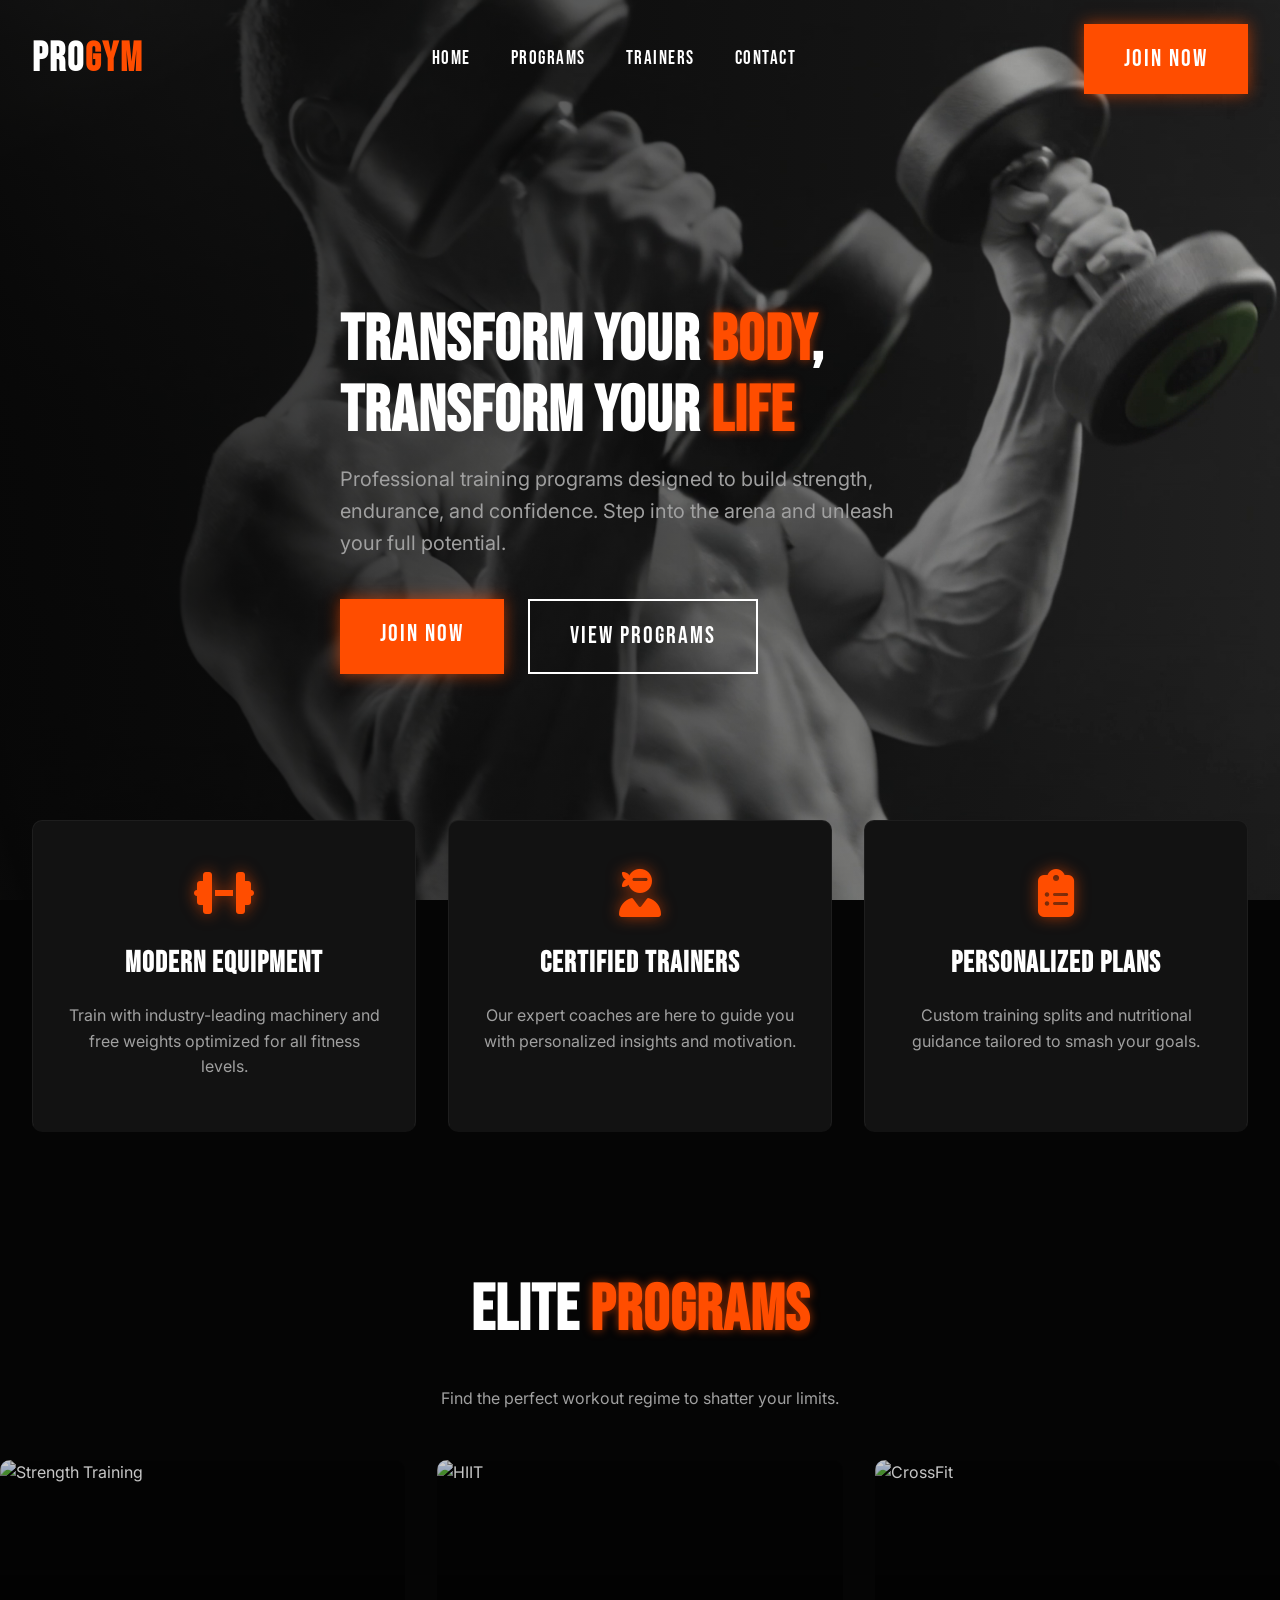
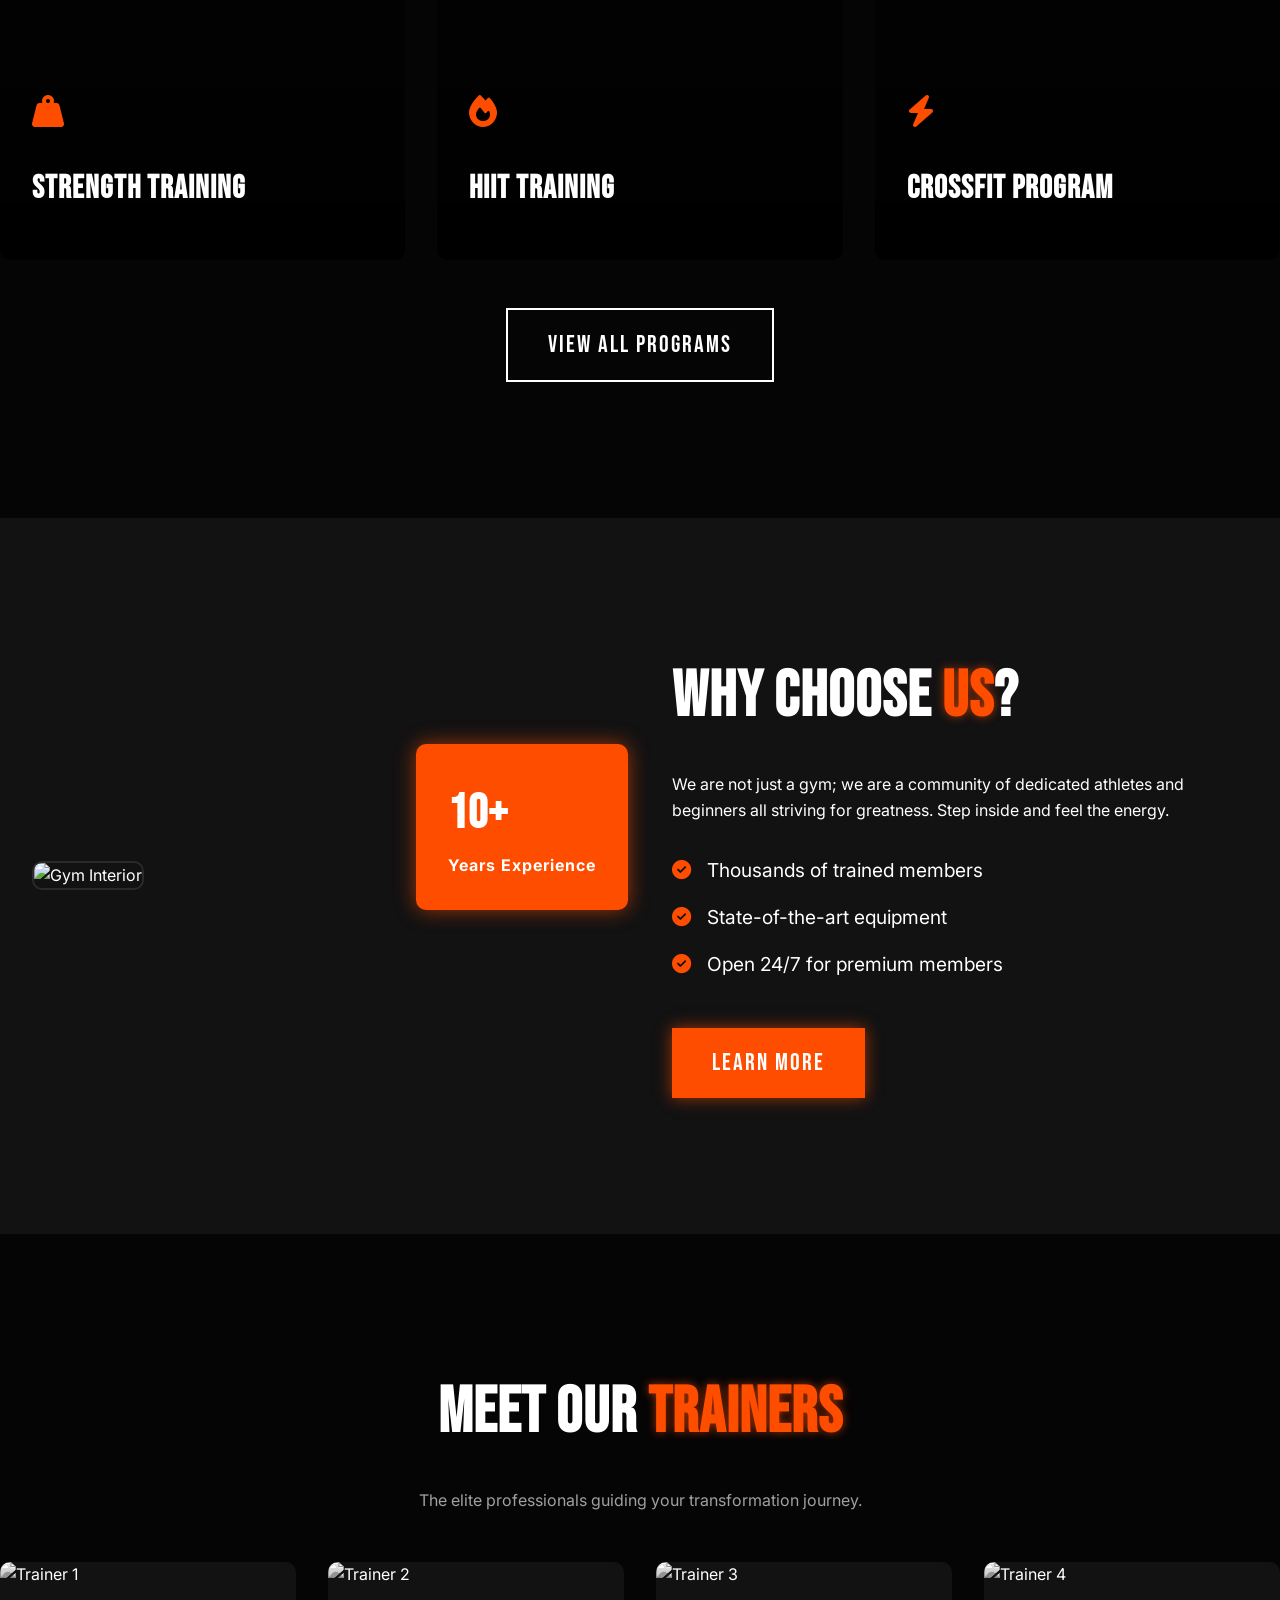
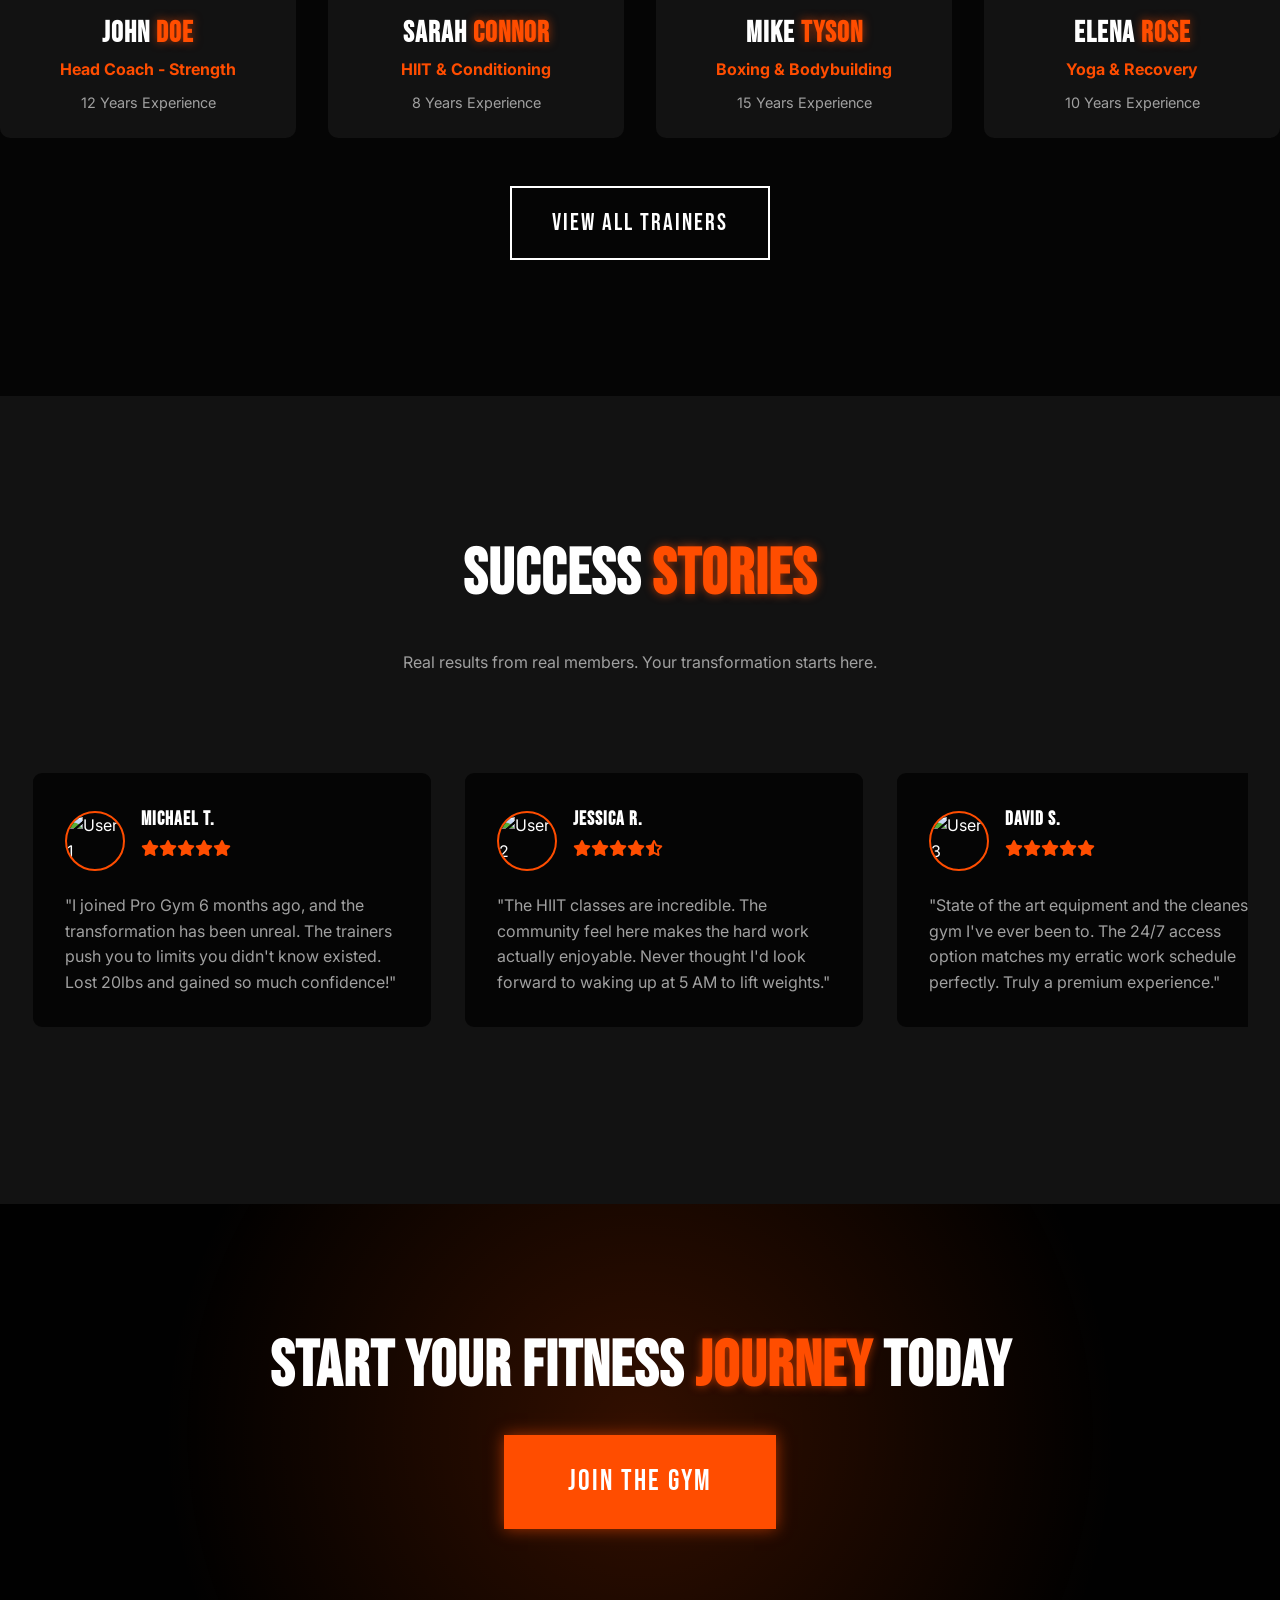
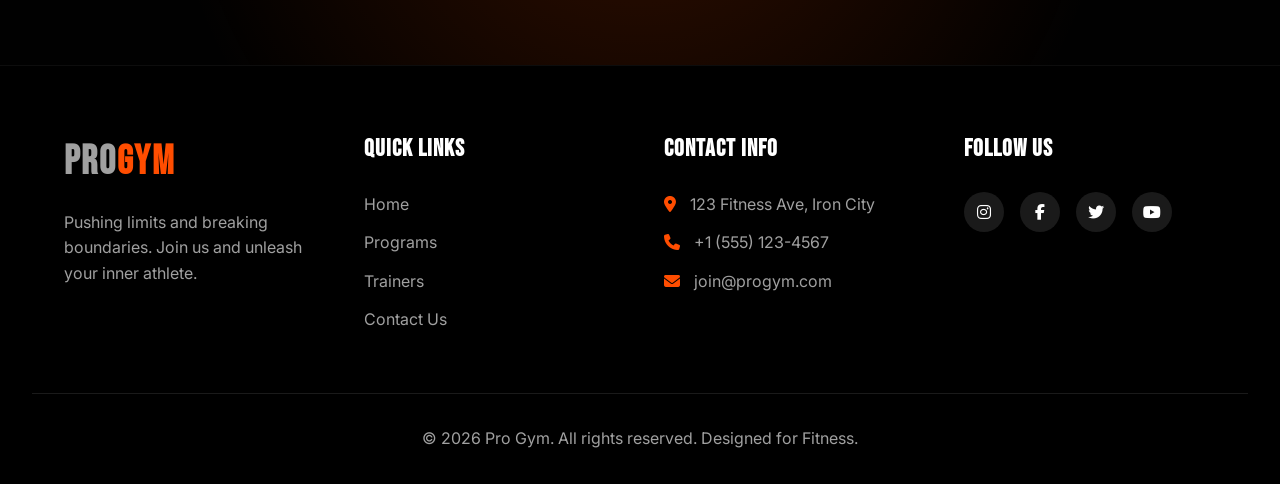
==== index.html @ 93058926 "first upload" ====
<!DOCTYPE html>
<html lang="en">

<head>
    <meta charset="UTF-8">
    <meta name="viewport" content="width=device-width, initial-scale=1.0">
    <title>Pro Gym | Transform Your Body</title>
    <!-- Fonts -->
    <link rel="preconnect" href="https://fonts.googleapis.com">
    <link rel="preconnect" href="https://fonts.gstatic.com" crossorigin>
    <link href="https://fonts.googleapis.com/css2?family=Bebas+Neue&family=Inter:wght@400;500;700&display=swap"
        rel="stylesheet">
    <!-- Font Awesome -->
    <link rel="stylesheet" href="https://cdnjs.cloudflare.com/ajax/libs/font-awesome/6.4.0/css/all.min.css">
    <!-- CSS & JS -->
    <link rel="stylesheet" href="style.css">
    <script src="main.js" defer></script>
</head>

<body>

    <!-- Navigation -->
    <nav class="navbar">
        <div class="container nav-container">
            <a href="index.html" class="logo">PRO<span>GYM</span></a>
            <ul class="nav-links">
                <li><a href="index.html">Home</a></li>
                <li><a href="programs.html">Programs</a></li>
                <li><a href="about.html">Trainers</a></li>
                <li><a href="contact.html">Contact</a></li>
            </ul>
            <a href="contact.html" class="btn btn-primary d-none-mobile">Join Now</a>
            <i class="fa-solid fa-bars mobile-toggle"></i>
        </div>
    </nav>

    <!-- Hero Section -->
    <header class="hero">
        <canvas id="hero-canvas"></canvas>
        <div class="hero-overlay"></div>
        <div class="container hero-content">
            <h1 class="heading-xl">Transform Your <span class="text-accent">Body</span>,<br>Transform Your <span
                    class="text-accent">Life</span></h1>
            <p>Professional training programs designed to build strength, endurance, and confidence. Step into the arena
                and unleash your full potential.</p>
            <div class="hero-btns">
                <a href="contact.html" class="btn btn-primary">Join Now</a>
                <a href="programs.html" class="btn btn-outline">View Programs</a>
            </div>
        </div>
    </header>

    <!-- Feature Section -->
    <section class="container features-grid">
        <div class="feature-card reveal">
            <i class="fa-solid fa-dumbbell feature-icon"></i>
            <h3>Modern Equipment</h3>
            <p>Train with industry-leading machinery and free weights optimized for all fitness levels.</p>
        </div>
        <div class="feature-card reveal">
            <i class="fa-solid fa-user-ninja feature-icon"></i>
            <h3>Certified Trainers</h3>
            <p>Our expert coaches are here to guide you with personalized insights and motivation.</p>
        </div>
        <div class="feature-card reveal">
            <i class="fa-solid fa-clipboard-list feature-icon"></i>
            <h3>Personalized Plans</h3>
            <p>Custom training splits and nutritional guidance tailored to smash your goals.</p>
        </div>
    </section>

    <!-- Programs Preview Section -->
    <section class="section-padding container">
        <div class="text-center mb-5 reveal">
            <h2 class="heading-lg">Elite <span class="text-accent">Programs</span></h2>
            <p style="color: var(--text-muted); max-width: 600px; margin: 0 auto 3rem;">Find the perfect workout regime
                to shatter your limits.</p>
        </div>

        <div class="programs-grid reveal">
            <div class="program-card">
                <img src="https://images.unsplash.com/photo-1581009146145-b5ef050c2e1e?q=80&w=2070"
                    alt="Strength Training" class="program-img">
                <div class="program-overlay">
                    <i class="fa-solid fa-weight-hanging"
                        style="font-size: 2rem; color: var(--primary-color); margin-bottom: 1rem;"></i>
                    <h3>Strength Training</h3>
                    <p>Build muscle and increase raw power safely.</p>
                </div>
            </div>
            <div class="program-card">
                <img src="https://images.unsplash.com/photo-1518611012118-696072aa579a?q=80&w=2070" alt="HIIT"
                    class="program-img">
                <div class="program-overlay">
                    <i class="fa-solid fa-fire"
                        style="font-size: 2rem; color: var(--primary-color); margin-bottom: 1rem;"></i>
                    <h3>HIIT Training</h3>
                    <p>High-intensity intervals for maximum fat burn.</p>
                </div>
            </div>
            <div class="program-card">
                <img src="https://images.unsplash.com/photo-1541534741688-6078c6bfb5c5?q=80&w=2069" alt="CrossFit"
                    class="program-img">
                <div class="program-overlay">
                    <i class="fa-solid fa-bolt"
                        style="font-size: 2rem; color: var(--primary-color); margin-bottom: 1rem;"></i>
                    <h3>CrossFit Program</h3>
                    <p>Dynamic, full-body functional movements.</p>
                </div>
            </div>
        </div>

        <div class="text-center" style="margin-top: 3rem;">
            <a href="programs.html" class="btn btn-outline reveal">View All Programs</a>
        </div>
    </section>

    <!-- About Preview Section -->
    <section class="section-padding" style="background: var(--bg-card);">
        <div class="container about-section reveal">
            <div class="about-img-box">
                <img src="https://images.unsplash.com/photo-1534438327276-14e5300c3a48?q=80&w=2070" alt="Gym Interior"
                    class="about-img">
                <div class="stats-box">
                    <h3 style="font-size: 3rem; margin:0;">10+</h3>
                    <p style="font-weight:bold; letter-spacing:1px; margin:0;">Years Experience</p>
                </div>
            </div>
            <div class="about-content">
                <h2 class="heading-lg">Why Choose <span class="text-accent">Us</span>?</h2>
                <p>We are not just a gym; we are a community of dedicated athletes and beginners all striving for
                    greatness. Step inside and feel the energy.</p>
                <ul>
                    <li><i class="fa-solid fa-circle-check"></i> Thousands of trained members</li>
                    <li><i class="fa-solid fa-circle-check"></i> State-of-the-art equipment</li>
                    <li><i class="fa-solid fa-circle-check"></i> Open 24/7 for premium members</li>
                </ul>
                <a href="about.html" class="btn btn-primary" style="margin-top: 1rem;">Learn More</a>
            </div>
        </div>
    </section>

    <!-- Trainers Preview Section -->
    <section class="section-padding container reveal">
        <div class="text-center mb-5">
            <h2 class="heading-lg">Meet Our <span class="text-accent">Trainers</span></h2>
            <p style="color: var(--text-muted); max-width: 600px; margin: 0 auto 3rem;">The elite professionals guiding
                your transformation journey.</p>
        </div>

        <div class="trainers-grid">
            <div class="trainer-card">
                <img src="https://images.unsplash.com/photo-1571019614242-c5c5dee9f50b?q=80&w=2070" alt="Trainer 1"
                    class="trainer-img">
                <div class="trainer-info">
                    <h3>John <span class="text-accent">Doe</span></h3>
                    <p class="specialization">Head Coach - Strength</p>
                    <p class="exp">12 Years Experience</p>
                </div>
            </div>
            <div class="trainer-card">
                <img src="https://images.unsplash.com/photo-1611672585731-fa10603fb9e0?q=80&w=1964" alt="Trainer 2"
                    class="trainer-img">
                <div class="trainer-info">
                    <h3>Sarah <span class="text-accent">Connor</span></h3>
                    <p class="specialization">HIIT & Conditioning</p>
                    <p class="exp">8 Years Experience</p>
                </div>
            </div>
            <div class="trainer-card">
                <img src="https://images.unsplash.com/photo-1594381898411-846e7d193883?q=80&w=1974" alt="Trainer 3"
                    class="trainer-img">
                <div class="trainer-info">
                    <h3>Mike <span class="text-accent">Tyson</span></h3>
                    <p class="specialization">Boxing & Bodybuilding</p>
                    <p class="exp">15 Years Experience</p>
                </div>
            </div>
            <div class="trainer-card">
                <img src="https://images.unsplash.com/photo-1544367567-0f2fcb009e0b?q=80&w=2070" alt="Trainer 4"
                    class="trainer-img">
                <div class="trainer-info">
                    <h3>Elena <span class="text-accent">Rose</span></h3>
                    <p class="specialization">Yoga & Recovery</p>
                    <p class="exp">10 Years Experience</p>
                </div>
            </div>
        </div>
        <div class="text-center" style="margin-top: 3rem;">
            <a href="about.html" class="btn btn-outline reveal">View All Trainers</a>
        </div>
    </section>

    <!-- Testimonials Section -->
    <section class="section-padding testimonials reveal">
        <div class="container">
            <div class="text-center mb-5">
                <h2 class="heading-lg">Success <span class="text-accent">Stories</span></h2>
                <p style="color: var(--text-muted); max-width: 600px; margin: 0 auto 3rem;">Real results from real
                    members. Your transformation starts here.</p>
            </div>

            <div style="overflow: hidden; padding: 1rem 0;">
                <div class="testimonial-track">
                    <div class="testimonial-card">
                        <div class="testimonial-head">
                            <img src="https://images.unsplash.com/photo-1507003211169-0a1dd7228f2d?q=80&w=100"
                                alt="User 1" class="testimonial-img">
                            <div>
                                <h4 style="color: white; font-size: 1.2rem;">Michael T.</h4>
                                <div class="stars">
                                    <i class="fa-solid fa-star"></i><i class="fa-solid fa-star"></i><i
                                        class="fa-solid fa-star"></i><i class="fa-solid fa-star"></i><i
                                        class="fa-solid fa-star"></i>
                                </div>
                            </div>
                        </div>
                        <p style="color: var(--text-muted);">"I joined Pro Gym 6 months ago, and the transformation has
                            been unreal. The trainers push you to limits you didn't know existed. Lost 20lbs and gained
                            so much confidence!"</p>
                    </div>

                    <div class="testimonial-card">
                        <div class="testimonial-head">
                            <img src="https://images.unsplash.com/photo-1438761681033-6461ffad8d80?q=80&w=100"
                                alt="User 2" class="testimonial-img">
                            <div>
                                <h4 style="color: white; font-size: 1.2rem;">Jessica R.</h4>
                                <div class="stars">
                                    <i class="fa-solid fa-star"></i><i class="fa-solid fa-star"></i><i
                                        class="fa-solid fa-star"></i><i class="fa-solid fa-star"></i><i
                                        class="fa-solid fa-star-half-stroke"></i>
                                </div>
                            </div>
                        </div>
                        <p style="color: var(--text-muted);">"The HIIT classes are incredible. The community feel here
                            makes the hard work actually enjoyable. Never thought I'd look forward to waking up at 5 AM
                            to lift weights."</p>
                    </div>

                    <div class="testimonial-card">
                        <div class="testimonial-head">
                            <img src="https://images.unsplash.com/photo-1500648767791-00dcc994a43e?q=80&w=100"
                                alt="User 3" class="testimonial-img">
                            <div>
                                <h4 style="color: white; font-size: 1.2rem;">David S.</h4>
                                <div class="stars">
                                    <i class="fa-solid fa-star"></i><i class="fa-solid fa-star"></i><i
                                        class="fa-solid fa-star"></i><i class="fa-solid fa-star"></i><i
                                        class="fa-solid fa-star"></i>
                                </div>
                            </div>
                        </div>
                        <p style="color: var(--text-muted);">"State of the art equipment and the cleanest gym I've ever
                            been to. The 24/7 access option matches my erratic work schedule perfectly. Truly a premium
                            experience."</p>
                    </div>
                </div>
            </div>
        </div>
    </section>

    <!-- Call to Action -->
    <section class="cta-section reveal">
        <div class="cta-content container">
            <h2 class="heading-xl" style="margin-bottom: 2rem;">Start Your Fitness <span
                    class="text-accent">Journey</span> Today</h2>
            <a href="contact.html" class="btn btn-primary" style="font-size: 1.8rem; padding: 1.5rem 4rem;">Join the
                Gym</a>
        </div>
    </section>

    <!-- Footer -->
    <footer>
        <div class="container footer-grid">
            <div class="footer-col">
                <a href="index.html" class="logo" style="margin-bottom: 1rem; display:block;">PRO<span>GYM</span></a>
                <p>Pushing limits and breaking boundaries. Join us and unleash your inner athlete.</p>
            </div>
            <div class="footer-col">
                <h4>Quick Links</h4>
                <a href="index.html">Home</a>
                <a href="programs.html">Programs</a>
                <a href="about.html">Trainers</a>
                <a href="contact.html">Contact Us</a>
            </div>
            <div class="footer-col">
                <h4>Contact Info</h4>
                <p><i class="fa-solid fa-location-dot" style="margin-right: 10px; color:var(--primary-color);"></i> 123
                    Fitness Ave, Iron City</p>
                <p><i class="fa-solid fa-phone" style="margin-right: 10px; color:var(--primary-color);"></i> +1 (555)
                    123-4567</p>
                <p><i class="fa-solid fa-envelope" style="margin-right: 10px; color:var(--primary-color);"></i>
                    join@progym.com</p>
            </div>
            <div class="footer-col">
                <h4>Follow Us</h4>
                <div class="social-icons">
                    <a href="#"><i class="fa-brands fa-instagram"></i></a>
                    <a href="#"><i class="fa-brands fa-facebook-f"></i></a>
                    <a href="#"><i class="fa-brands fa-twitter"></i></a>
                    <a href="#"><i class="fa-brands fa-youtube"></i></a>
                </div>
            </div>
        </div>
        <div class="container footer-bottom">
            <p>&copy; 2026 Pro Gym. All rights reserved. Designed for Fitness.</p>
        </div>
    </footer>
</body>

</html>
---- style.css ----
:root {
    --primary-color: #ff4d00;
    --primary-glow: rgba(255, 77, 0, 0.6);
    --bg-dark: #050505;
    --bg-card: #121212;
    --text-light: #ffffff;
    --text-muted: #a0a0a0;
    --font-heading: 'Bebas Neue', sans-serif;
    --font-body: 'Inter', sans-serif;
    --transition-smooth: all 0.3s cubic-bezier(0.25, 0.8, 0.25, 1);
}

* {
    margin: 0;
    padding: 0;
    box-sizing: border-box;
}

html {
    scroll-behavior: smooth;
}

body {
    background-color: var(--bg-dark);
    color: var(--text-light);
    font-family: var(--font-body);
    overflow-x: hidden;
    line-height: 1.6;
}

h1,
h2,
h3,
h4,
h5,
h6 {
    font-family: var(--font-heading);
    text-transform: uppercase;
    letter-spacing: 1px;
}

a {
    text-decoration: none;
    color: inherit;
}

/* Typography Classes */
.heading-xl {
    font-size: clamp(3rem, 5vw, 6rem);
    line-height: 1.1;
    margin-bottom: 1rem;
}

.heading-lg {
    font-size: clamp(3rem, 5vw, 5rem);
    margin-bottom: 1.5rem;
}

.heading-md {
    font-size: 2.5rem;
    margin-bottom: 1rem;
}

.text-accent {
    color: var(--primary-color);
    text-shadow: 0 0 10px var(--primary-glow);
}

/* Utilities */
.container {
    max-width: 1400px;
    margin: 0 auto;
    padding: 0 2rem;
}

.section-padding {
    padding: 8rem 0;
}

.text-center {
    text-align: center;
}

/* Buttons */
.btn {
    display: inline-block;
    padding: 1rem 2.5rem;
    font-family: var(--font-heading);
    font-size: 1.5rem;
    text-transform: uppercase;
    letter-spacing: 2px;
    cursor: pointer;
    transition: var(--transition-smooth);
    border: none;
    position: relative;
    overflow: hidden;
    z-index: 1;
}

.btn-primary {
    background-color: var(--primary-color);
    color: white;
    box-shadow: 0 0 15px var(--primary-glow);
}

.btn-primary:hover {
    background-color: white;
    color: var(--primary-color);
    box-shadow: 0 0 30px var(--primary-glow);
    transform: translateY(-3px);
}

.btn-outline {
    background: transparent;
    color: white;
    border: 2px solid white;
}

.btn-outline:hover {
    background: white;
    color: var(--bg-dark);
}

/* Sticky Navbar */
.navbar {
    position: fixed;
    top: 0;
    left: 0;
    width: 100%;
    padding: 1.5rem 0;
    z-index: 1000;
    transition: var(--transition-smooth);
    background: transparent;
}

.navbar.scrolled {
    background: rgba(5, 5, 5, 0.9);
    backdrop-filter: blur(10px);
    padding: 1rem 0;
    box-shadow: 0 4px 30px rgba(0, 0, 0, 0.5);
    border-bottom: 1px solid rgba(255, 255, 255, 0.1);
}

.nav-container {
    display: flex;
    justify-content: space-between;
    align-items: center;
}

.logo {
    font-family: var(--font-heading);
    font-size: 2.5rem;
    font-weight: bold;
    color: white;
    letter-spacing: 2px;
}

.logo span {
    color: var(--primary-color);
}

.nav-links {
    display: flex;
    gap: 2.5rem;
    list-style: none;
}

.nav-links a {
    font-family: var(--font-heading);
    font-size: 1.2rem;
    letter-spacing: 1.5px;
    transition: var(--transition-smooth);
    position: relative;
}

.nav-links a::after {
    content: '';
    position: absolute;
    bottom: -5px;
    left: 0;
    width: 0%;
    height: 2px;
    background-color: var(--primary-color);
    transition: var(--transition-smooth);
    box-shadow: 0 0 10px var(--primary-glow);
}

.nav-links a:hover {
    color: var(--primary-color);
}

.nav-links a:hover::after {
    width: 100%;
}

/* Mobile Menu Toggle */
.mobile-toggle {
    display: none;
    color: white;
    font-size: 2rem;
    cursor: pointer;
}

/* Hero Section */
.hero {
    position: relative;
    min-height: 100vh;
    padding-top: 80px;
    display: flex;
    align-items: center;
    overflow: hidden;
}

#hero-canvas {
    position: absolute;
    top: 0;
    left: 0;
    width: 100%;
    height: 100%;
    object-fit: cover;
    z-index: -2;
}

.hero-overlay {
    position: absolute;
    top: 0;
    left: 0;
    width: 100%;
    height: 100%;
    background: linear-gradient(90deg, rgba(5, 5, 5, 0.9) 0%, rgba(5, 5, 5, 0.6) 50%, rgba(5, 5, 5, 0.2) 100%);
    z-index: -1;
}

.hero-content {
    max-width: 800px;
    z-index: 10;
    animation: fadeUp 1s ease-out;
}

.hero p {
    font-size: 1.25rem;
    color: var(--text-muted);
    margin-bottom: 2.5rem;
    max-width: 600px;
}

.hero-btns {
    display: flex;
    gap: 1.5rem;
}

/* Features */
.features-grid {
    display: grid;
    grid-template-columns: repeat(3, 1fr);
    gap: 2rem;
    margin-top: -5rem;
    z-index: 20;
    position: relative;
}

.feature-card {
    background: var(--bg-card);
    padding: 3rem 2rem;
    border-radius: 10px;
    border: 1px solid rgba(255, 255, 255, 0.05);
    transition: var(--transition-smooth);
    border-bottom: 4px solid transparent;
    text-align: center;
}

.feature-card:hover {
    transform: translateY(-10px);
    border-bottom: 4px solid var(--primary-color);
    box-shadow: 0 10px 30px rgba(0, 0, 0, 0.5), 0 0 20px rgba(255, 77, 0, 0.2);
}

.feature-icon {
    font-size: 3rem;
    color: var(--primary-color);
    margin-bottom: 1.5rem;
    text-shadow: 0 0 15px var(--primary-glow);
}

.feature-card h3 {
    font-size: 1.8rem;
    margin-bottom: 1rem;
}

.feature-card p {
    color: var(--text-muted);
}

/* Programs Grid */
.programs-grid {
    display: grid;
    grid-template-columns: repeat(3, 1fr);
    gap: 2rem;
}

.program-card {
    position: relative;
    height: 400px;
    border-radius: 10px;
    overflow: hidden;
}

.program-img {
    width: 100%;
    height: 100%;
    object-fit: cover;
    transition: transform 0.7s ease;
}

.program-overlay {
    position: absolute;
    top: 0;
    left: 0;
    width: 100%;
    height: 100%;
    background: linear-gradient(to top, rgba(0, 0, 0, 0.9) 0%, rgba(0, 0, 0, 0.2) 100%);
    display: flex;
    flex-direction: column;
    justify-content: flex-end;
    padding: 2rem;
    transition: var(--transition-smooth);
}

.program-card:hover .program-img {
    transform: scale(1.1);
}

.program-card:hover .program-overlay {
    background: linear-gradient(to top, rgba(255, 77, 0, 0.9) 0%, rgba(0, 0, 0, 0.4) 100%);
}

.program-card h3 {
    font-size: 2rem;
    margin-bottom: 0.5rem;
    transform: translateY(20px);
    transition: var(--transition-smooth);
}

.program-card p {
    color: #ddd;
    transform: translateY(20px);
    opacity: 0;
    transition: var(--transition-smooth);
}

.program-card:hover h3 {
    transform: translateY(0);
}

.program-card:hover p {
    transform: translateY(0);
    opacity: 1;
}

/* About Section */
.about-section {
    display: flex;
    align-items: center;
    gap: 4rem;
}

.about-img-box {
    flex: 1;
    position: relative;
}

.about-img {
    width: 100%;
    border-radius: 10px;
    border: 2px solid rgba(255, 255, 255, 0.1);
}

.stats-box {
    position: absolute;
    bottom: -20px;
    right: -20px;
    background: var(--primary-color);
    padding: 2rem;
    border-radius: 10px;
    box-shadow: 0 0 20px var(--primary-glow);
}

.about-content {
    flex: 1;
}

.about-content ul {
    list-style: none;
    margin: 2rem 0;
}

.about-content li {
    font-size: 1.2rem;
    margin-bottom: 1rem;
    display: flex;
    align-items: center;
    gap: 1rem;
}

.about-content li i {
    color: var(--primary-color);
}

/* Trainers Section */
.trainers-grid {
    display: grid;
    grid-template-columns: repeat(4, 1fr);
    gap: 2rem;
}

.trainer-card {
    background: var(--bg-card);
    border-radius: 10px;
    overflow: hidden;
    transition: var(--transition-smooth);
    position: relative;
}

.trainer-card:hover {
    transform: translateY(-10px);
    box-shadow: 0 10px 30px rgba(255, 77, 0, 0.2);
}

.trainer-img {
    width: 100%;
    height: 350px;
    object-fit: cover;
    filter: grayscale(100%);
    transition: var(--transition-smooth);
}

.trainer-card:hover .trainer-img {
    filter: grayscale(0%);
}

.trainer-info {
    padding: 1.5rem;
    text-align: center;
}

.trainer-info h3 {
    font-size: 1.8rem;
    color: white;
}

.trainer-info p.specialization {
    color: var(--primary-color);
    font-weight: bold;
    margin-bottom: 0.5rem;
}

.trainer-info p.exp {
    font-size: 0.9rem;
    color: var(--text-muted);
}

/* Testimonials */
.testimonials {
    background: var(--bg-card);
    overflow: hidden;
}

.testimonial-track {
    display: flex;
    gap: 2rem;
    padding: 2rem 0;
    width: fit-content;
    /* animation: slide 20s linear infinite; */
}

.testimonial-card {
    background: var(--bg-dark);
    padding: 2rem;
    border-radius: 10px;
    min-width: 400px;
    border: 1px solid rgba(255, 255, 255, 0.05);
}

.testimonial-head {
    display: flex;
    align-items: center;
    gap: 1rem;
    margin-bottom: 1rem;
}

.testimonial-img {
    width: 60px;
    height: 60px;
    border-radius: 50%;
    object-fit: cover;
    border: 2px solid var(--primary-color);
}

.stars {
    color: var(--primary-color);
    margin-bottom: 1rem;
}

/* CTA */
.cta-section {
    background: linear-gradient(rgba(0, 0, 0, 0.8), rgba(0, 0, 0, 0.8)), url('https://images.unsplash.com/photo-1534438327276-14e5300c3a48?q=80&w=2070') center/cover;
    text-align: center;
    padding: 8rem 2rem;
    position: relative;
}

.cta-section::before {
    content: '';
    position: absolute;
    top: 0;
    left: 0;
    width: 100%;
    height: 100%;
    background: radial-gradient(circle, rgba(255, 77, 0, 0.2) 0%, transparent 70%);
}

.cta-content {
    position: relative;
    z-index: 2;
}

/* Footer */
footer {
    background: #000;
    padding: 4rem 2rem 2rem;
    border-top: 1px solid rgba(255, 255, 255, 0.05);
}

.footer-grid {
    display: grid;
    grid-template-columns: repeat(4, 1fr);
    gap: 3rem;
    margin-bottom: 3rem;
}

.footer-col h4 {
    font-size: 1.5rem;
    margin-bottom: 1.5rem;
    color: white;
}

.footer-col p,
.footer-col a {
    color: var(--text-muted);
    margin-bottom: 0.8rem;
    display: block;
    transition: var(--transition-smooth);
}

.footer-col a:hover {
    color: var(--primary-color);
}

.social-icons {
    display: flex;
    gap: 1rem;
}

.social-icons a {
    width: 40px;
    height: 40px;
    border-radius: 50%;
    background: rgba(255, 255, 255, 0.1);
    display: flex;
    align-items: center;
    justify-content: center;
    color: white;
}

.social-icons a:hover {
    background: var(--primary-color);
    transform: translateY(-3px);
    box-shadow: 0 0 15px var(--primary-glow);
}

.footer-bottom {
    text-align: center;
    padding-top: 2rem;
    border-top: 1px solid rgba(255, 255, 255, 0.1);
    color: var(--text-muted);
}

/* Animations */
@keyframes fadeUp {
    from {
        opacity: 0;
        transform: translateY(30px);
    }

    to {
        opacity: 1;
        transform: translateY(0);
    }
}

html.sr .reveal {
    visibility: hidden;
}

/* Page Headers for Subpages */
.page-header {
    padding: 12rem 0 6rem;
    background: linear-gradient(rgba(0, 0, 0, 0.8), rgba(0, 0, 0, 0.8)), url('https://images.unsplash.com/photo-1534438327276-14e5300c3a48?q=80') center/cover;
    text-align: center;
    border-bottom: 1px solid rgba(255, 77, 0, 0.3);
}

/* Contact Form */
.contact-container {
    display: grid;
    grid-template-columns: 1fr 1fr;
    gap: 4rem;
}

.contact-form input,
.contact-form textarea {
    width: 100%;
    background: var(--bg-card);
    border: 1px solid rgba(255, 255, 255, 0.1);
    padding: 1rem;
    color: white;
    margin-bottom: 1.5rem;
    font-family: var(--font-body);
    border-radius: 5px;
    transition: var(--transition-smooth);
}

.contact-form input:focus,
.contact-form textarea:focus {
    outline: none;
    border-color: var(--primary-color);
    box-shadow: 0 0 10px rgba(255, 77, 0, 0.2);
}

/* Map */
.map-container {
    border-radius: 10px;
    overflow: hidden;
    height: 100%;
    min-height: 400px;
}

/* Responsive */
@media (max-width: 1024px) {

    .features-grid,
    .programs-grid {
        grid-template-columns: repeat(2, 1fr);
    }

    .trainers-grid {
        grid-template-columns: repeat(2, 1fr);
    }
}

@media (max-width: 768px) {
    .nav-links {
        display: none;
        position: absolute;
        top: 100%;
        left: 0;
        width: 100%;
        background: var(--bg-dark);
        flex-direction: column;
        padding: 2rem;
        text-align: center;
    }

    .nav-links.active {
        display: flex;
    }

    .mobile-toggle {
        display: block;
    }

    .features-grid,
    .programs-grid,
    .trainers-grid {
        grid-template-columns: 1fr;
    }

    .about-section {
        flex-direction: column;
    }

    .stats-box {
        position: relative;
        right: 0;
        bottom: 0;
        margin-top: -2rem;
        width: 100%;
        text-align: center;
    }

    .footer-grid {
        grid-template-columns: 1fr;
    }

    .contact-container {
        grid-template-columns: 1fr;
    }

    .features-grid {
        margin-top: 2rem;
    }
}
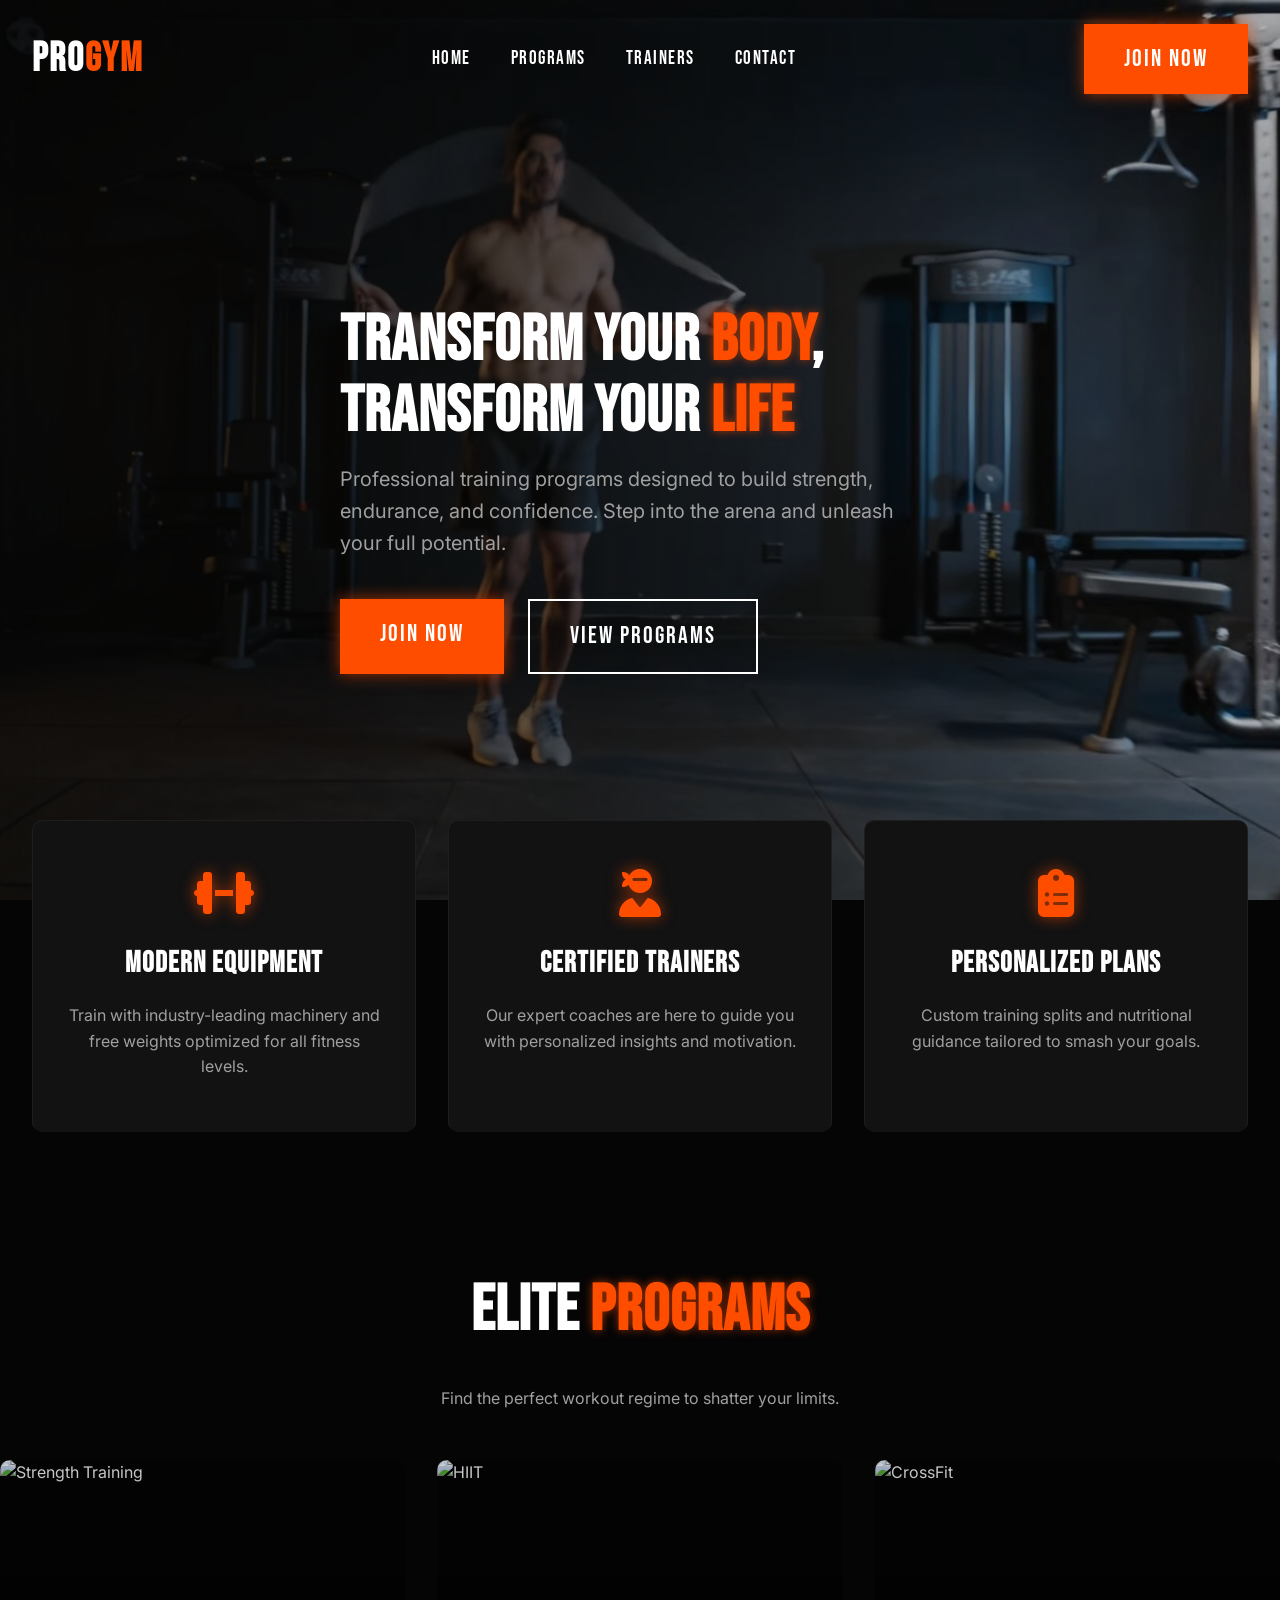
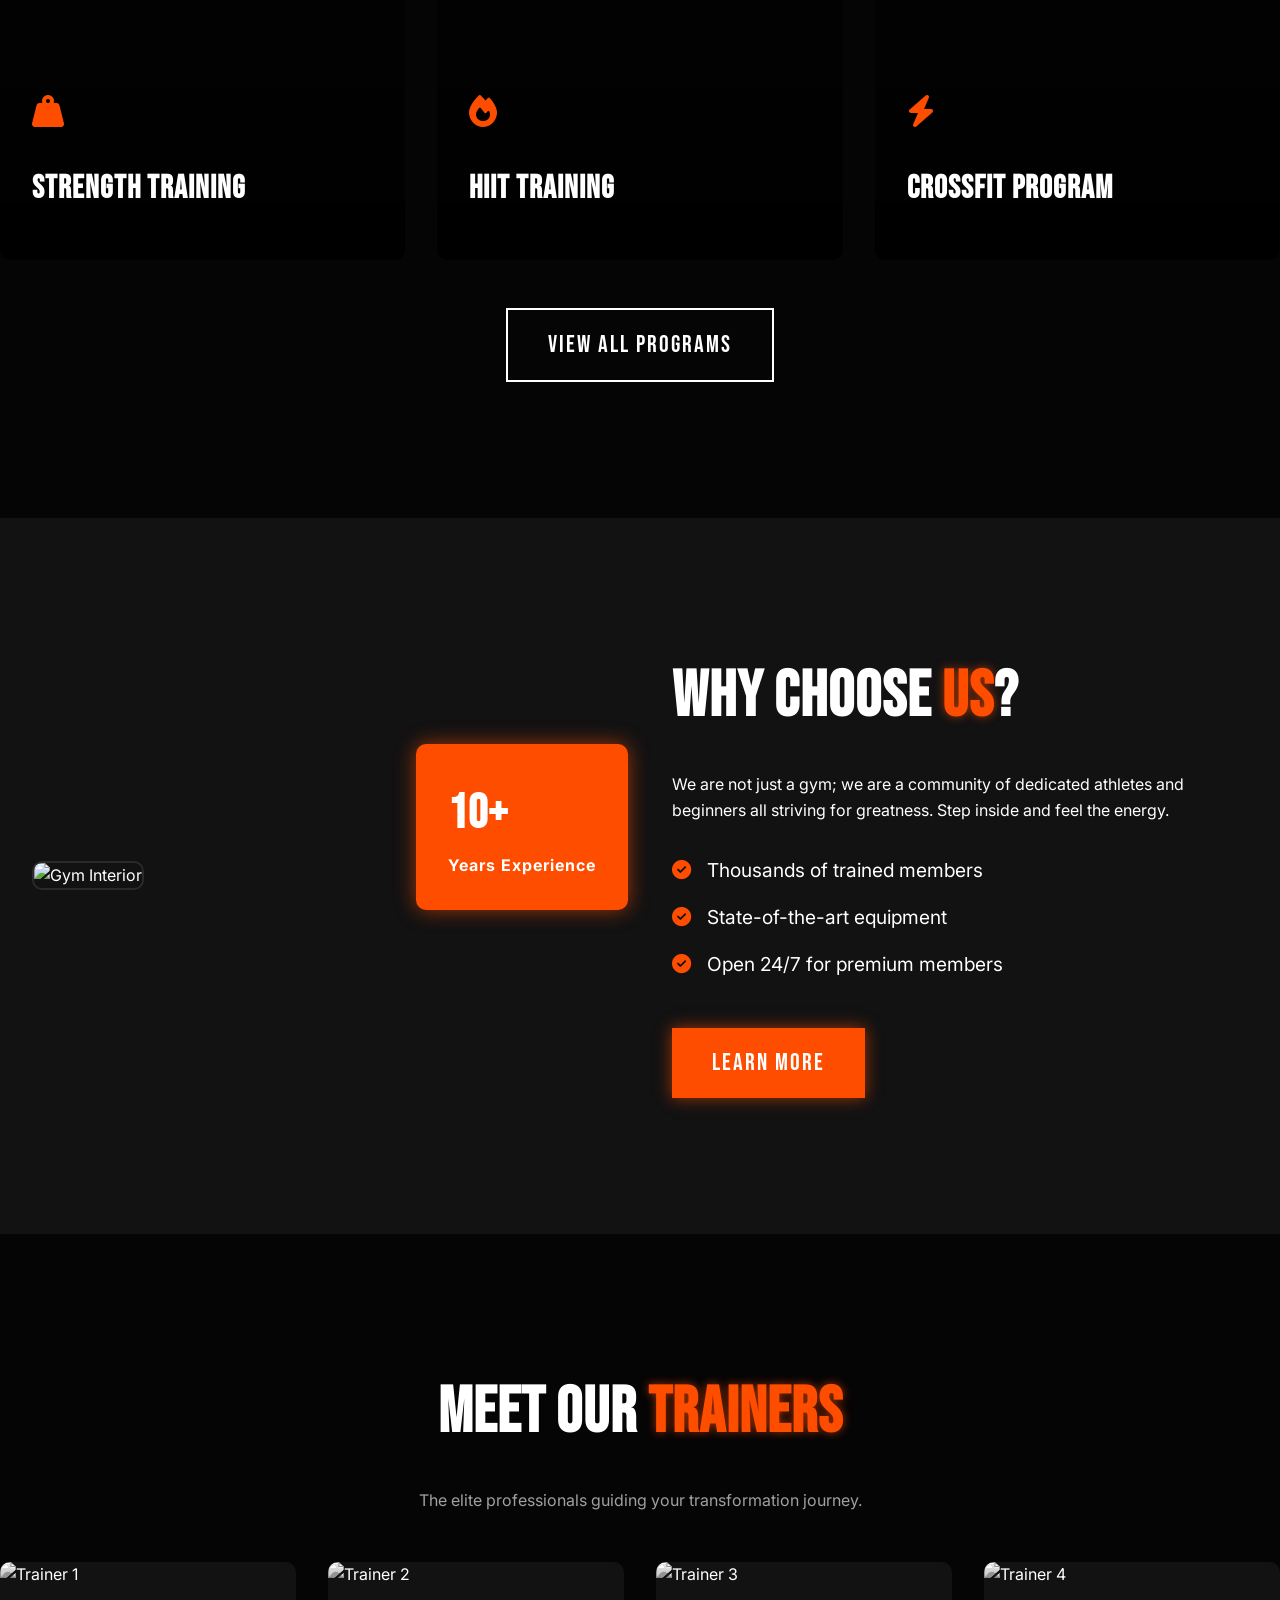
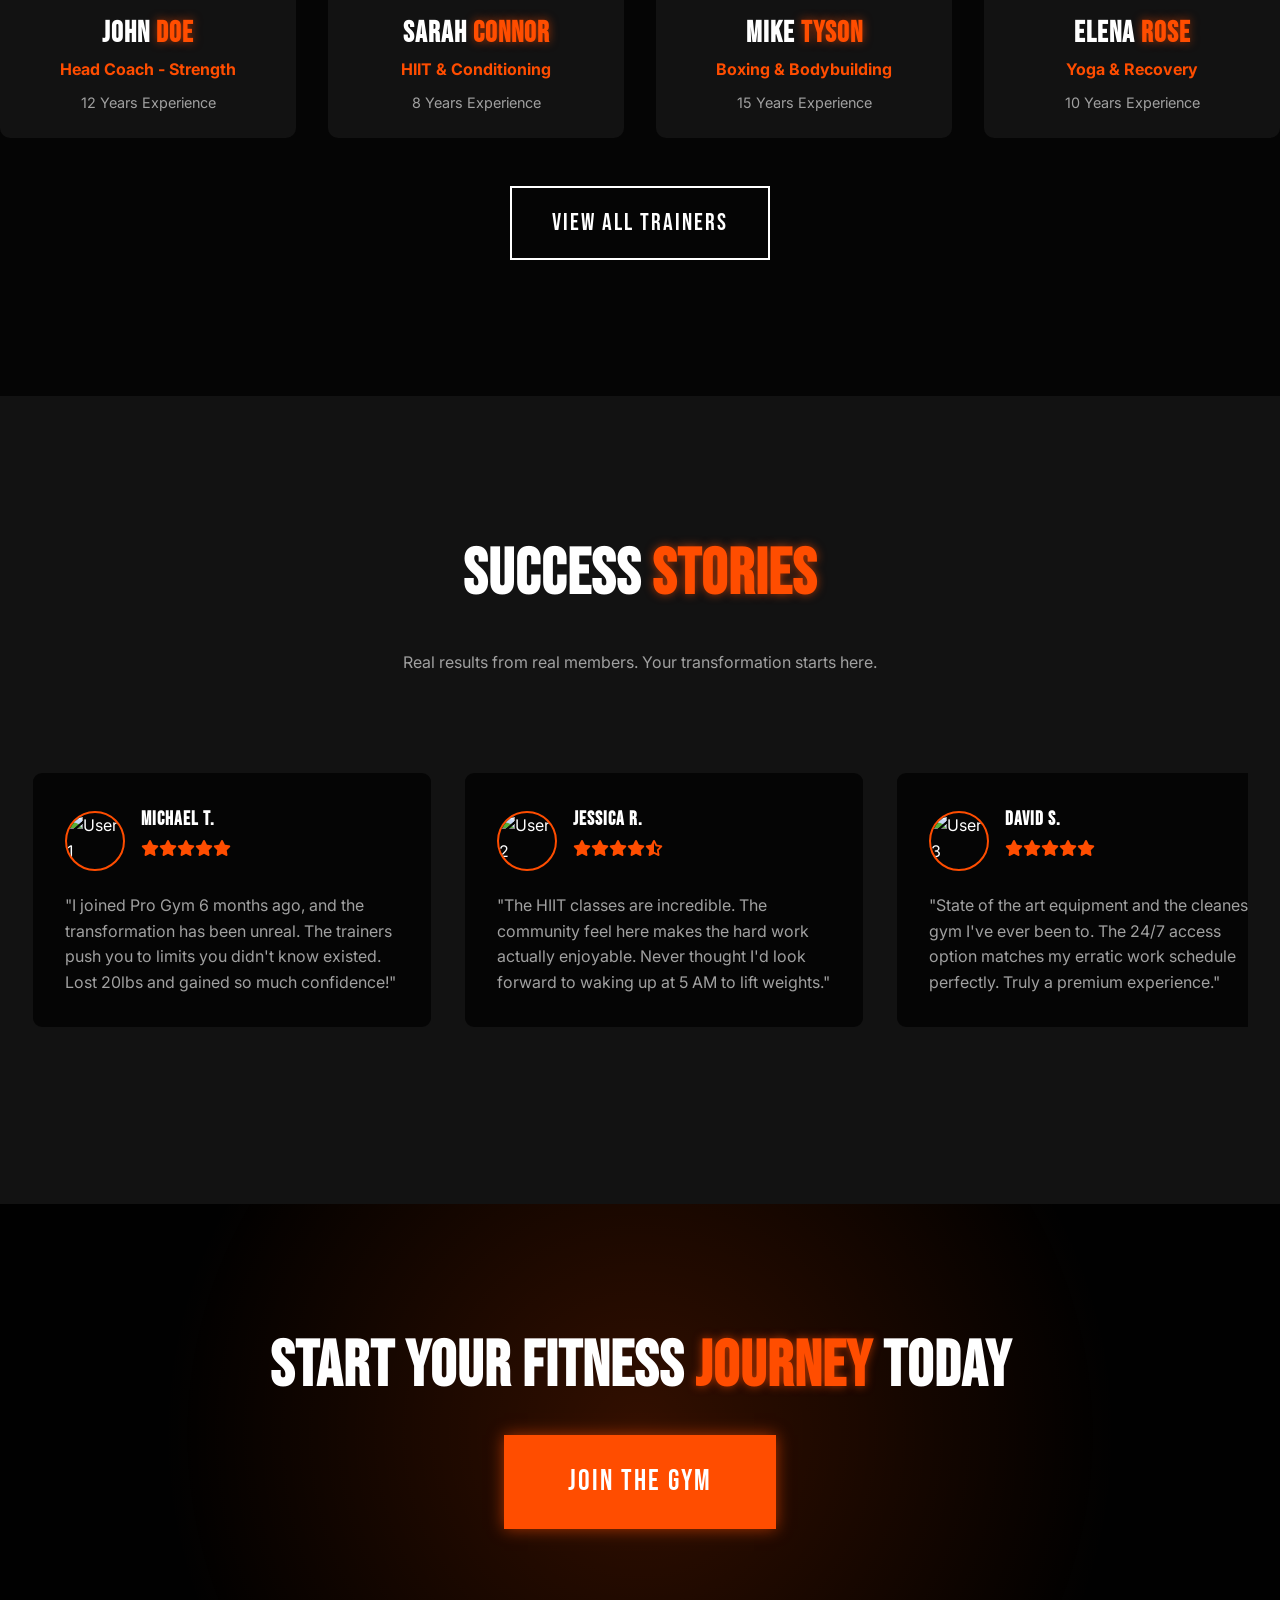
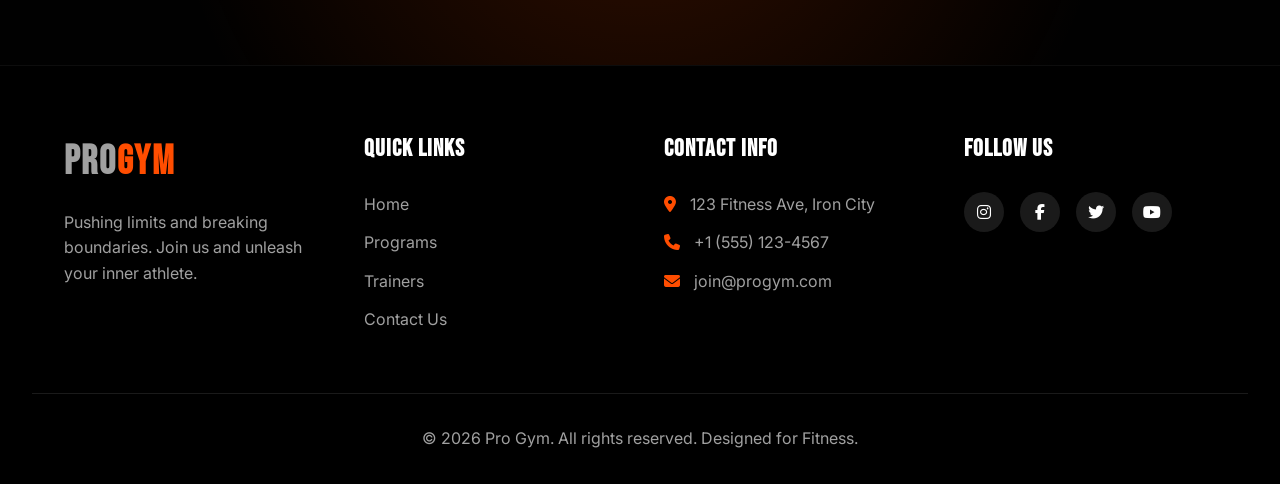
==== commit 7b1a6827: "update project" ====
--- a/index.html
+++ b/index.html
@@ -36,7 +36,9 @@
 
     <!-- Hero Section -->
     <header class="hero">
-        <canvas id="hero-canvas"></canvas>
+        <video id="hero-video" autoplay loop muted playsinline class="hero-bg-video">
+            <source src="hf_20260306_231504_9d321bdf-c415-4c17-a900-0683e9365a1b (1).webm" type="video/webm">
+        </video>
         <div class="hero-overlay"></div>
         <div class="container hero-content">
             <h1 class="heading-xl">Transform Your <span class="text-accent">Body</span>,<br>Transform Your <span
--- a/style.css
+++ b/style.css
@@ -211,7 +211,7 @@
     overflow: hidden;
 }
 
-#hero-canvas {
+.hero-bg-video {
     position: absolute;
     top: 0;
     left: 0;
